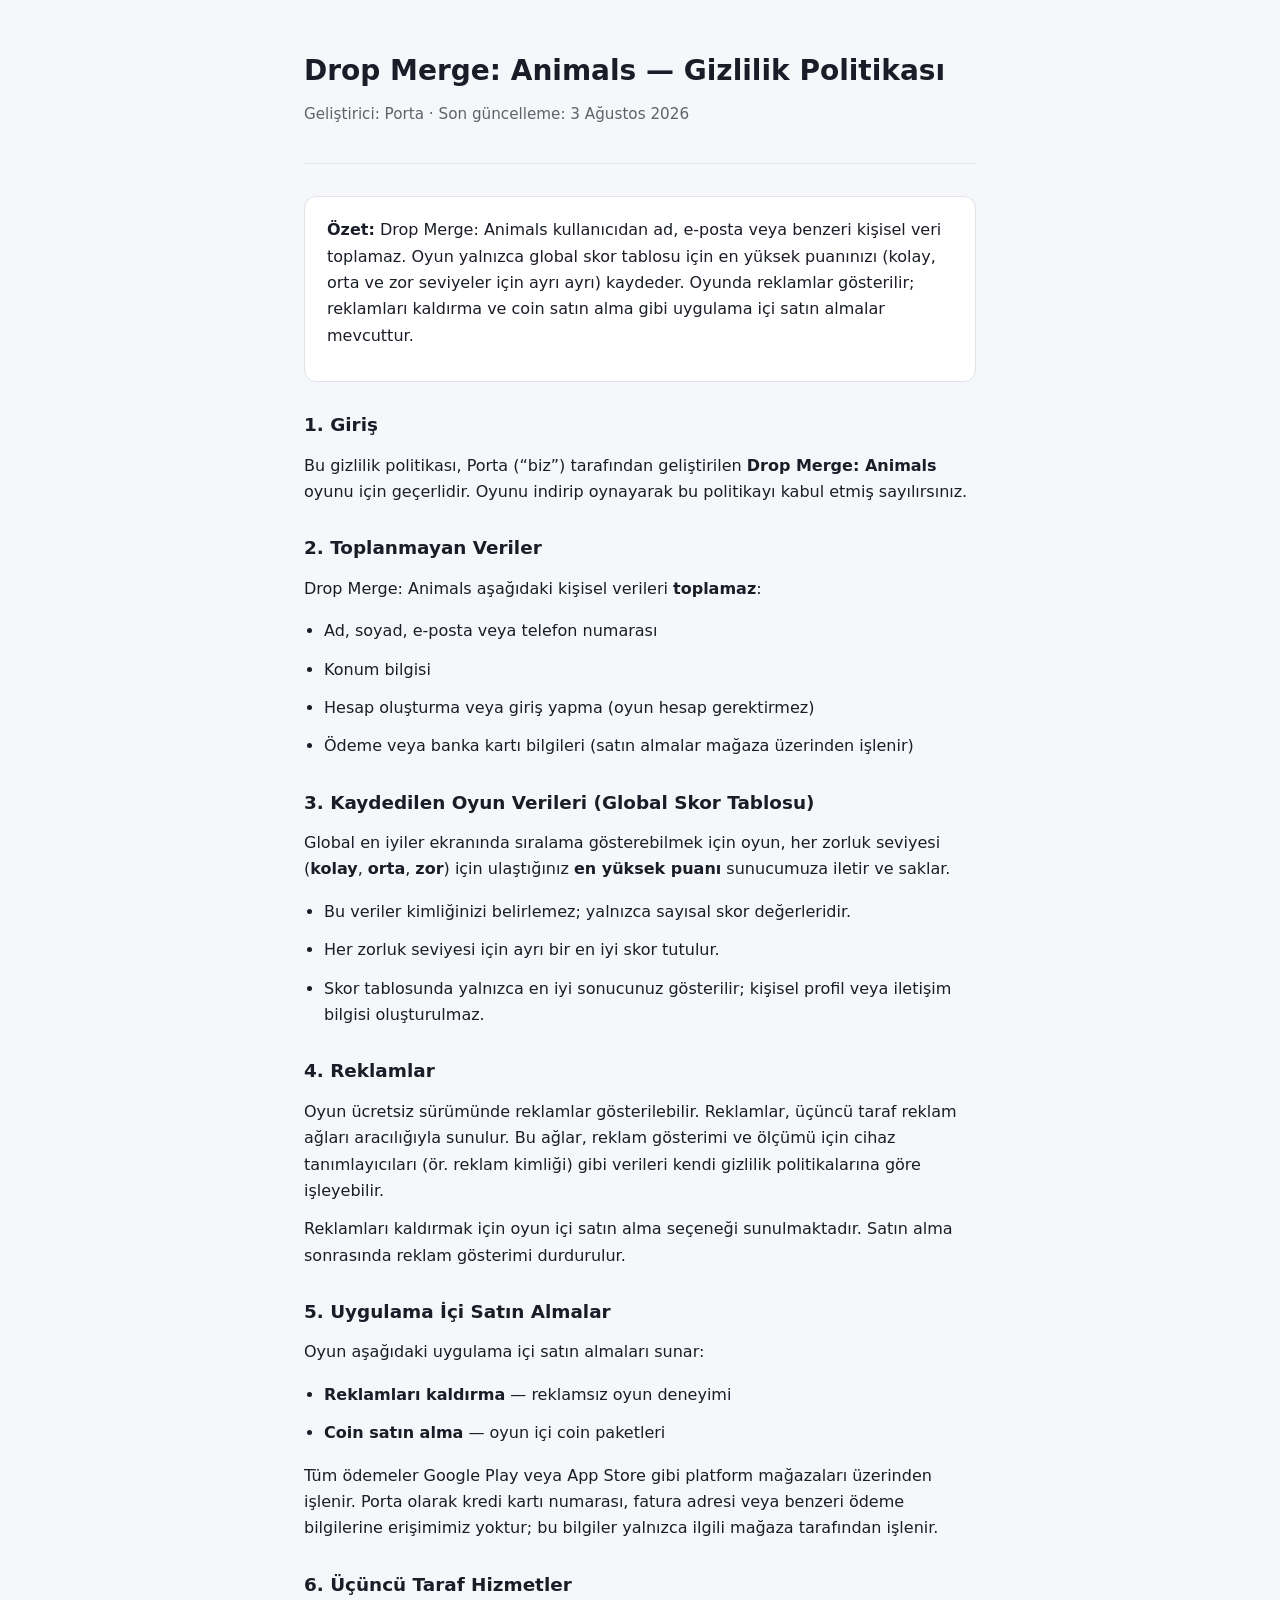
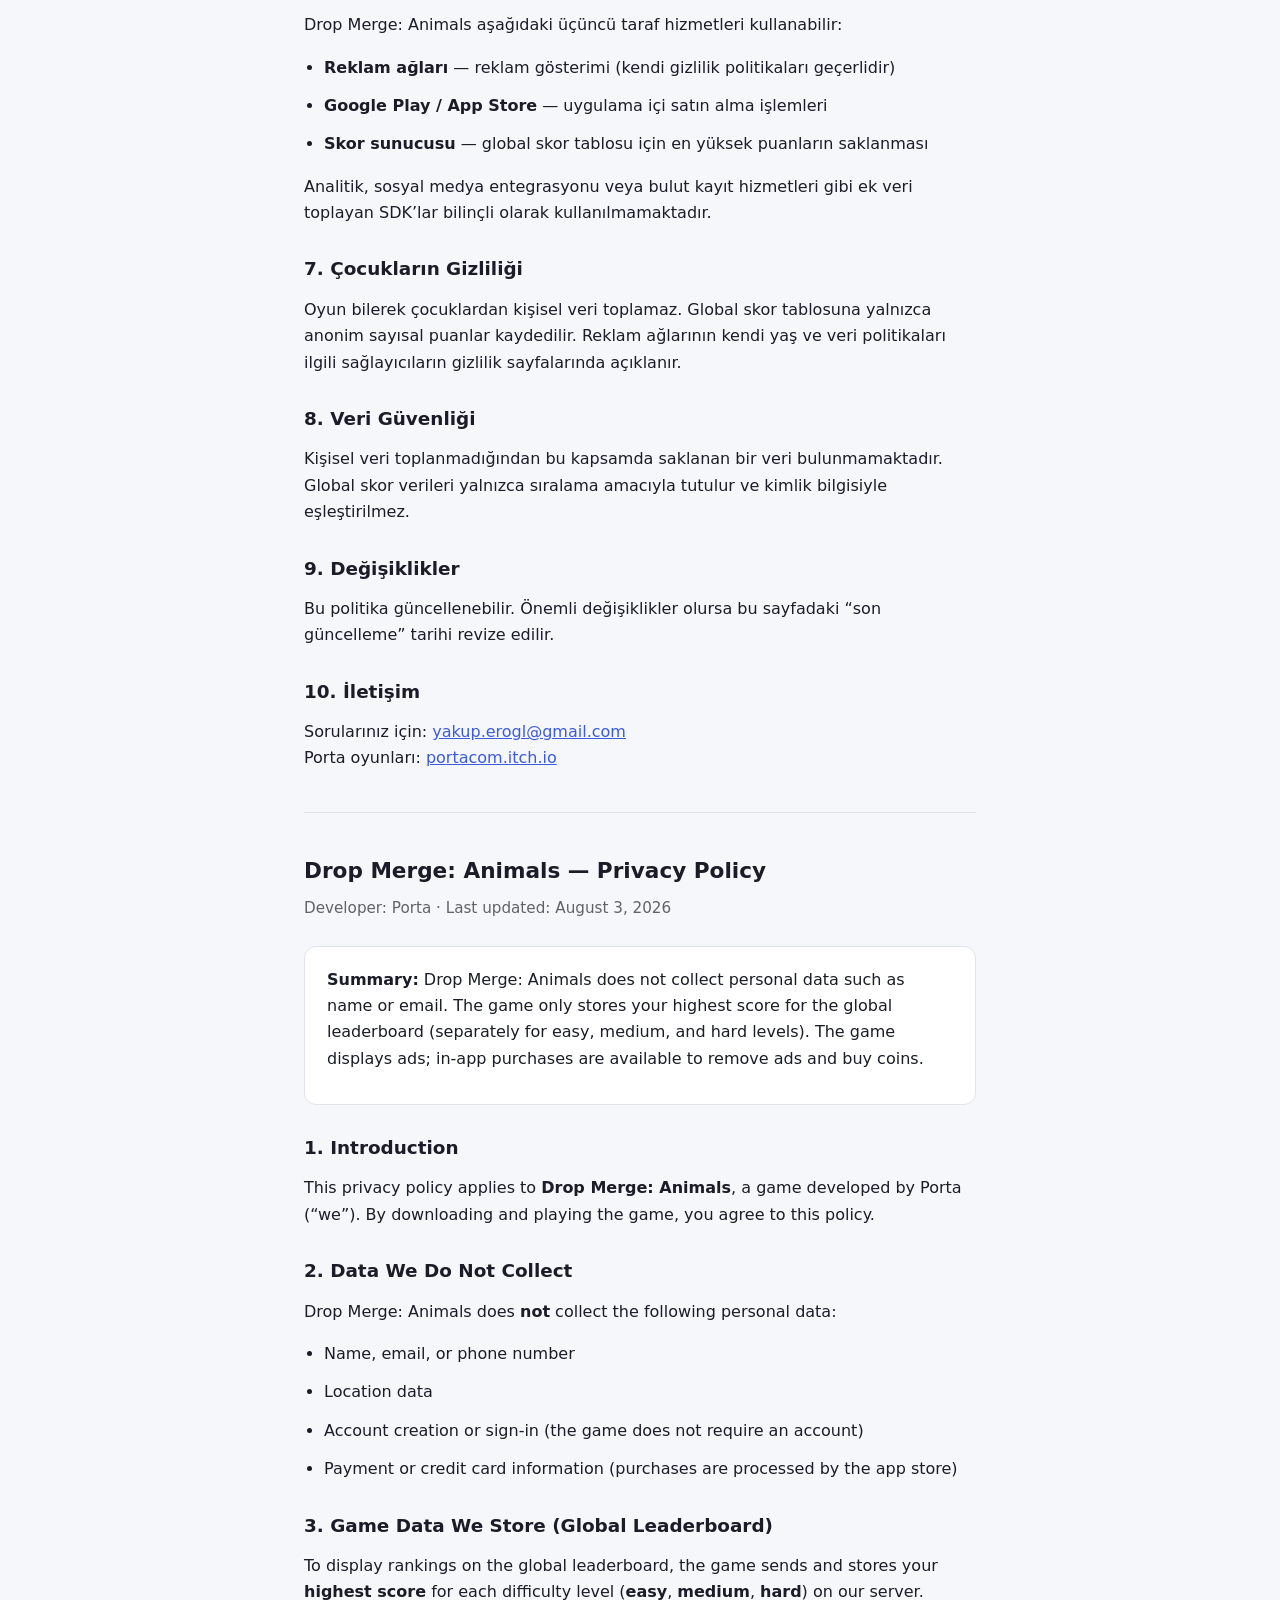
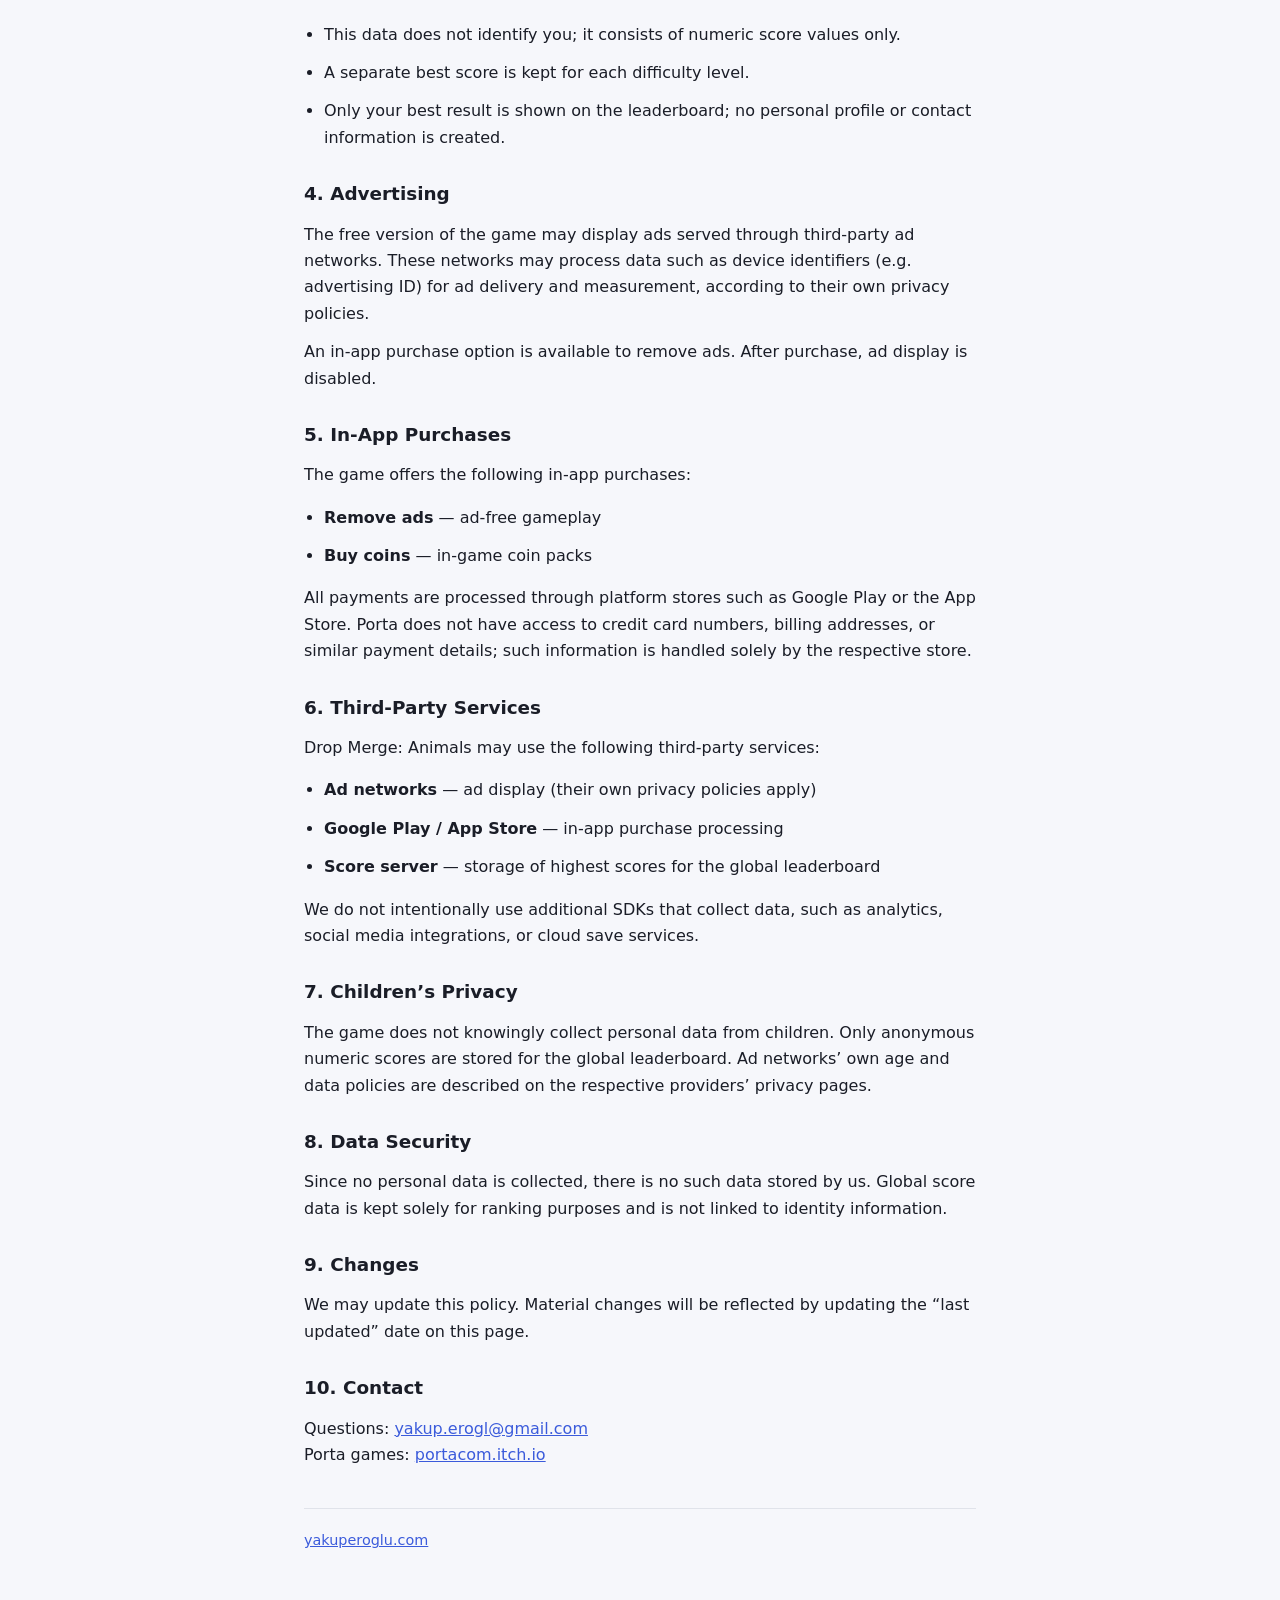
==== porta/drop-merge-animals/privacy-policy.html @ 3f203867 "Add Drop Merge Animals privacy policy page Adds a new bilingual (Turkish/English) privacy policy pag" ====
<!DOCTYPE html>
<html lang="tr">
<head>
    <meta charset="UTF-8" />
    <meta name="viewport" content="width=device-width, initial-scale=1.0" />
    <title>Drop Merge: Animals — Gizlilik Politikası | Porta</title>
    <meta name="description" content="Drop Merge: Animals oyunu gizlilik politikası. Porta tarafından geliştirilen bu oyunda kişisel veri toplanmaz; yalnızca global skor tablosu için en yüksek puanlar kaydedilir." />
    <meta name="robots" content="index, follow" />
    <style>
        :root {
            color-scheme: light dark;
            --bg: #0f1117;
            --surface: #1a1d27;
            --text: #e8eaed;
            --muted: #9aa0a6;
            --accent: #6c8cff;
            --border: #2a2f3a;
        }
        @media (prefers-color-scheme: light) {
            :root {
                --bg: #f6f7fb;
                --surface: #ffffff;
                --text: #1a1d27;
                --muted: #5f6368;
                --accent: #3b5bdb;
                --border: #e0e3ea;
            }
        }
        * { box-sizing: border-box; }
        body {
            margin: 0;
            font-family: system-ui, -apple-system, "Segoe UI", Roboto, sans-serif;
            background: var(--bg);
            color: var(--text);
            line-height: 1.65;
        }
        main {
            max-width: 720px;
            margin: 0 auto;
            padding: 48px 24px 64px;
        }
        header {
            margin-bottom: 32px;
            padding-bottom: 24px;
            border-bottom: 1px solid var(--border);
        }
        h1 {
            margin: 0 0 8px;
            font-size: 1.75rem;
            font-weight: 700;
        }
        .meta {
            color: var(--muted);
            font-size: 0.95rem;
        }
        h2 {
            margin: 28px 0 12px;
            font-size: 1.15rem;
        }
        p, li { margin: 0 0 12px; }
        ul { padding-left: 1.25rem; }
        a { color: var(--accent); }
        .card {
            background: var(--surface);
            border: 1px solid var(--border);
            border-radius: 12px;
            padding: 20px 22px;
            margin: 24px 0;
        }
        footer {
            margin-top: 40px;
            padding-top: 20px;
            border-top: 1px solid var(--border);
            color: var(--muted);
            font-size: 0.9rem;
        }
        hr {
            border: none;
            border-top: 1px solid var(--border);
            margin: 40px 0;
        }
    </style>
</head>
<body>
    <main>
        <header>
            <h1>Drop Merge: Animals — Gizlilik Politikası</h1>
            <p class="meta">Geliştirici: Porta · Son güncelleme: 3 Ağustos 2026</p>
        </header>

        <section lang="tr">
            <div class="card">
                <p><strong>Özet:</strong> Drop Merge: Animals kullanıcıdan ad, e-posta veya benzeri kişisel veri toplamaz. Oyun yalnızca global skor tablosu için en yüksek puanınızı (kolay, orta ve zor seviyeler için ayrı ayrı) kaydeder. Oyunda reklamlar gösterilir; reklamları kaldırma ve coin satın alma gibi uygulama içi satın almalar mevcuttur.</p>
            </div>

            <h2>1. Giriş</h2>
            <p>
                Bu gizlilik politikası, Porta (“biz”) tarafından geliştirilen <strong>Drop Merge: Animals</strong> oyunu
                için geçerlidir. Oyunu indirip oynayarak bu politikayı kabul etmiş sayılırsınız.
            </p>

            <h2>2. Toplanmayan Veriler</h2>
            <p>Drop Merge: Animals aşağıdaki kişisel verileri <strong>toplamaz</strong>:</p>
            <ul>
                <li>Ad, soyad, e-posta veya telefon numarası</li>
                <li>Konum bilgisi</li>
                <li>Hesap oluşturma veya giriş yapma (oyun hesap gerektirmez)</li>
                <li>Ödeme veya banka kartı bilgileri (satın almalar mağaza üzerinden işlenir)</li>
            </ul>

            <h2>3. Kaydedilen Oyun Verileri (Global Skor Tablosu)</h2>
            <p>
                Global en iyiler ekranında sıralama gösterebilmek için oyun, her zorluk seviyesi
                (<strong>kolay</strong>, <strong>orta</strong>, <strong>zor</strong>) için ulaştığınız
                <strong>en yüksek puanı</strong> sunucumuza iletir ve saklar.
            </p>
            <ul>
                <li>Bu veriler kimliğinizi belirlemez; yalnızca sayısal skor değerleridir.</li>
                <li>Her zorluk seviyesi için ayrı bir en iyi skor tutulur.</li>
                <li>Skor tablosunda yalnızca en iyi sonucunuz gösterilir; kişisel profil veya iletişim bilgisi oluşturulmaz.</li>
            </ul>

            <h2>4. Reklamlar</h2>
            <p>
                Oyun ücretsiz sürümünde reklamlar gösterilebilir. Reklamlar, üçüncü taraf reklam
                ağları aracılığıyla sunulur. Bu ağlar, reklam gösterimi ve ölçümü için cihaz tanımlayıcıları
                (ör. reklam kimliği) gibi verileri kendi gizlilik politikalarına göre işleyebilir.
            </p>
            <p>
                Reklamları kaldırmak için oyun içi satın alma seçeneği sunulmaktadır. Satın alma
                sonrasında reklam gösterimi durdurulur.
            </p>

            <h2>5. Uygulama İçi Satın Almalar</h2>
            <p>Oyun aşağıdaki uygulama içi satın almaları sunar:</p>
            <ul>
                <li><strong>Reklamları kaldırma</strong> — reklamsız oyun deneyimi</li>
                <li><strong>Coin satın alma</strong> — oyun içi coin paketleri</li>
            </ul>
            <p>
                Tüm ödemeler Google Play veya App Store gibi platform mağazaları üzerinden işlenir.
                Porta olarak kredi kartı numarası, fatura adresi veya benzeri ödeme bilgilerine erişimimiz yoktur;
                bu bilgiler yalnızca ilgili mağaza tarafından işlenir.
            </p>

            <h2>6. Üçüncü Taraf Hizmetler</h2>
            <p>Drop Merge: Animals aşağıdaki üçüncü taraf hizmetleri kullanabilir:</p>
            <ul>
                <li><strong>Reklam ağları</strong> — reklam gösterimi (kendi gizlilik politikaları geçerlidir)</li>
                <li><strong>Google Play / App Store</strong> — uygulama içi satın alma işlemleri</li>
                <li><strong>Skor sunucusu</strong> — global skor tablosu için en yüksek puanların saklanması</li>
            </ul>
            <p>
                Analitik, sosyal medya entegrasyonu veya bulut kayıt hizmetleri gibi ek veri toplayan
                SDK’lar bilinçli olarak kullanılmamaktadır.
            </p>

            <h2>7. Çocukların Gizliliği</h2>
            <p>
                Oyun bilerek çocuklardan kişisel veri toplamaz. Global skor tablosuna yalnızca
                anonim sayısal puanlar kaydedilir. Reklam ağlarının kendi yaş ve veri politikaları
                ilgili sağlayıcıların gizlilik sayfalarında açıklanır.
            </p>

            <h2>8. Veri Güvenliği</h2>
            <p>
                Kişisel veri toplanmadığından bu kapsamda saklanan bir veri bulunmamaktadır.
                Global skor verileri yalnızca sıralama amacıyla tutulur ve kimlik bilgisiyle
                eşleştirilmez.
            </p>

            <h2>9. Değişiklikler</h2>
            <p>
                Bu politika güncellenebilir. Önemli değişiklikler olursa bu sayfadaki “son güncelleme”
                tarihi revize edilir.
            </p>

            <h2>10. İletişim</h2>
            <p>
                Sorularınız için: <a href="mailto:yakup.erogl@gmail.com">yakup.erogl@gmail.com</a><br />
                Porta oyunları: <a href="https://portacom.itch.io/" target="_blank" rel="noopener">portacom.itch.io</a>
            </p>
        </section>

        <hr />

        <section lang="en">
            <h1 style="font-size:1.35rem;margin-bottom:8px;">Drop Merge: Animals — Privacy Policy</h1>
            <p class="meta">Developer: Porta · Last updated: August 3, 2026</p>

            <div class="card">
                <p><strong>Summary:</strong> Drop Merge: Animals does not collect personal data such as name or email. The game only stores your highest score for the global leaderboard (separately for easy, medium, and hard levels). The game displays ads; in-app purchases are available to remove ads and buy coins.</p>
            </div>

            <h2>1. Introduction</h2>
            <p>
                This privacy policy applies to <strong>Drop Merge: Animals</strong>, a game developed by Porta (“we”).
                By downloading and playing the game, you agree to this policy.
            </p>

            <h2>2. Data We Do Not Collect</h2>
            <p>Drop Merge: Animals does <strong>not</strong> collect the following personal data:</p>
            <ul>
                <li>Name, email, or phone number</li>
                <li>Location data</li>
                <li>Account creation or sign-in (the game does not require an account)</li>
                <li>Payment or credit card information (purchases are processed by the app store)</li>
            </ul>

            <h2>3. Game Data We Store (Global Leaderboard)</h2>
            <p>
                To display rankings on the global leaderboard, the game sends and stores your
                <strong>highest score</strong> for each difficulty level
                (<strong>easy</strong>, <strong>medium</strong>, <strong>hard</strong>) on our server.
            </p>
            <ul>
                <li>This data does not identify you; it consists of numeric score values only.</li>
                <li>A separate best score is kept for each difficulty level.</li>
                <li>Only your best result is shown on the leaderboard; no personal profile or contact information is created.</li>
            </ul>

            <h2>4. Advertising</h2>
            <p>
                The free version of the game may display ads served through third-party ad networks.
                These networks may process data such as device identifiers (e.g. advertising ID)
                for ad delivery and measurement, according to their own privacy policies.
            </p>
            <p>
                An in-app purchase option is available to remove ads. After purchase, ad display is disabled.
            </p>

            <h2>5. In-App Purchases</h2>
            <p>The game offers the following in-app purchases:</p>
            <ul>
                <li><strong>Remove ads</strong> — ad-free gameplay</li>
                <li><strong>Buy coins</strong> — in-game coin packs</li>
            </ul>
            <p>
                All payments are processed through platform stores such as Google Play or the App Store.
                Porta does not have access to credit card numbers, billing addresses, or similar payment details;
                such information is handled solely by the respective store.
            </p>

            <h2>6. Third-Party Services</h2>
            <p>Drop Merge: Animals may use the following third-party services:</p>
            <ul>
                <li><strong>Ad networks</strong> — ad display (their own privacy policies apply)</li>
                <li><strong>Google Play / App Store</strong> — in-app purchase processing</li>
                <li><strong>Score server</strong> — storage of highest scores for the global leaderboard</li>
            </ul>
            <p>
                We do not intentionally use additional SDKs that collect data, such as analytics,
                social media integrations, or cloud save services.
            </p>

            <h2>7. Children’s Privacy</h2>
            <p>
                The game does not knowingly collect personal data from children. Only anonymous numeric
                scores are stored for the global leaderboard. Ad networks’ own age and data policies
                are described on the respective providers’ privacy pages.
            </p>

            <h2>8. Data Security</h2>
            <p>
                Since no personal data is collected, there is no such data stored by us.
                Global score data is kept solely for ranking purposes and is not linked to identity information.
            </p>

            <h2>9. Changes</h2>
            <p>
                We may update this policy. Material changes will be reflected by updating the
                “last updated” date on this page.
            </p>

            <h2>10. Contact</h2>
            <p>
                Questions: <a href="mailto:yakup.erogl@gmail.com">yakup.erogl@gmail.com</a><br />
                Porta games: <a href="https://portacom.itch.io/" target="_blank" rel="noopener">portacom.itch.io</a>
            </p>
        </section>

        <footer>
            <a href="https://yakuperoglu.com/">yakuperoglu.com</a>
        </footer>
    </main>
</body>
</html>
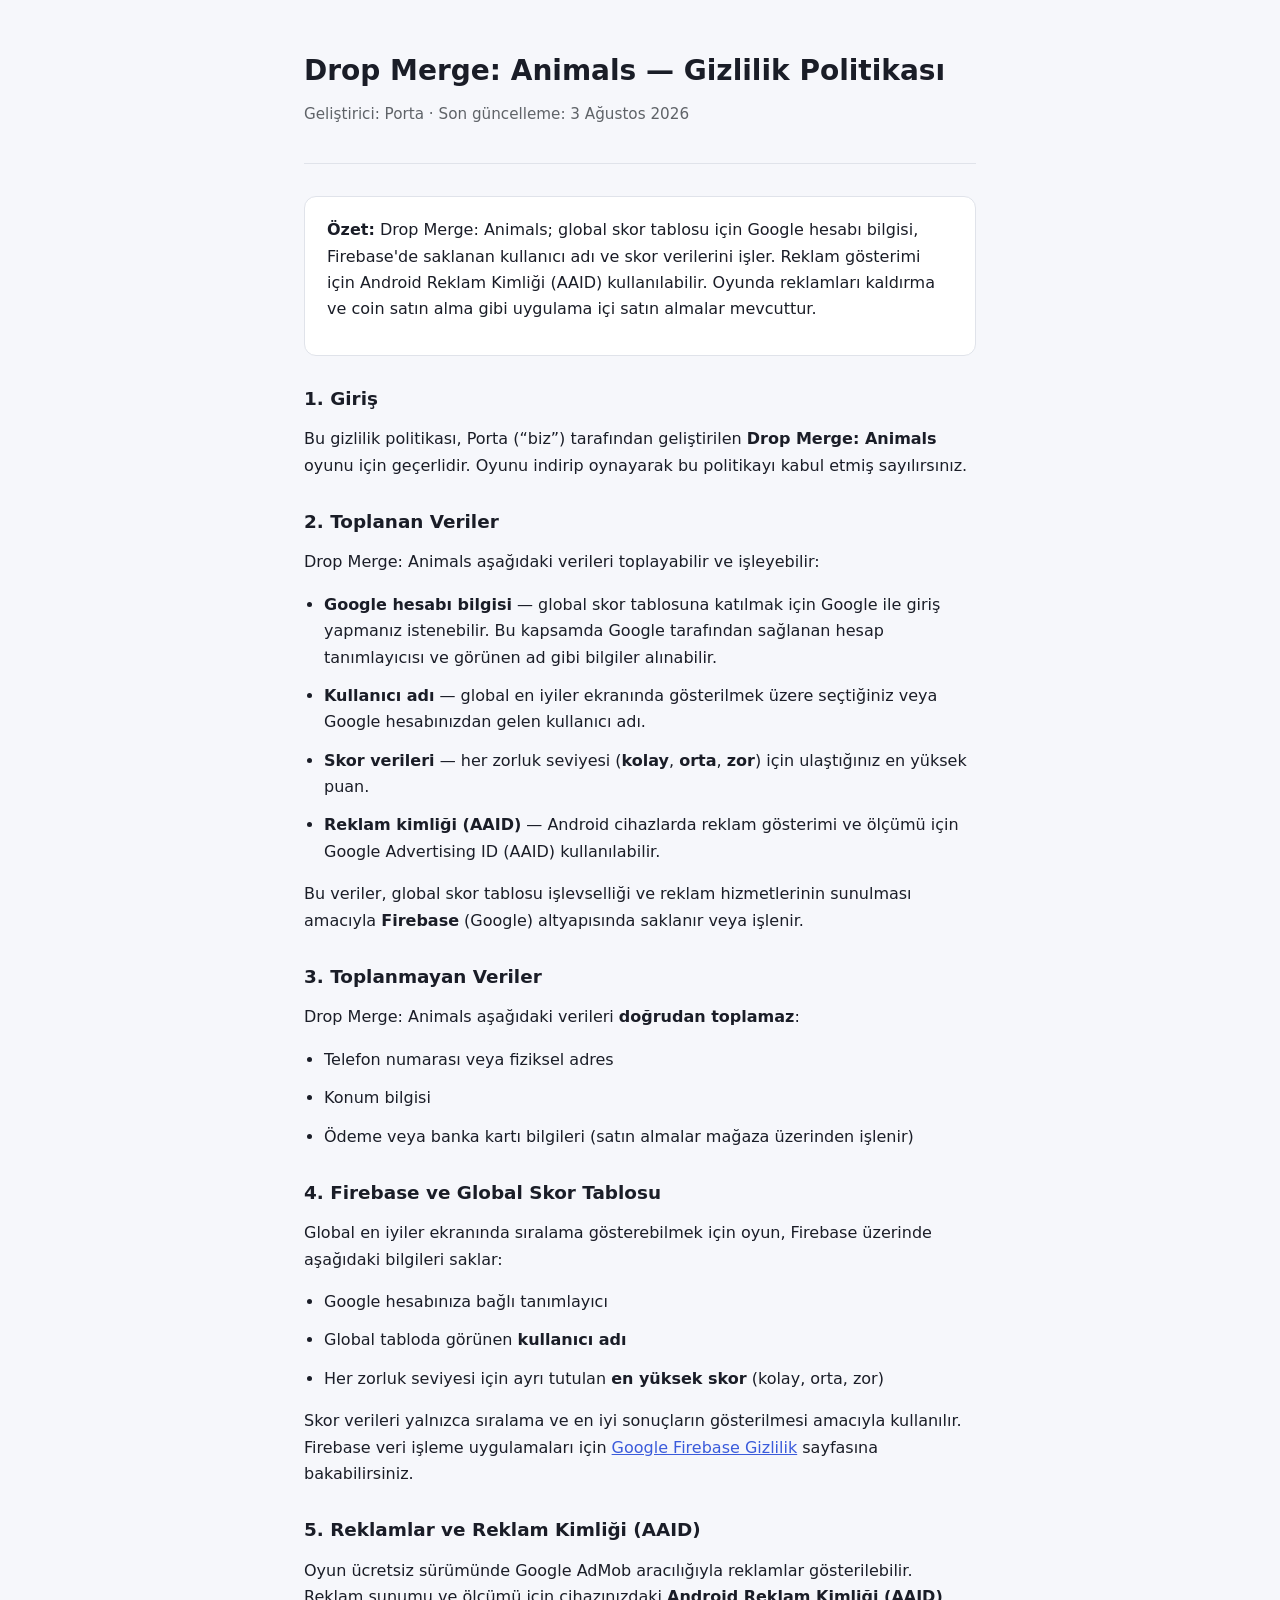
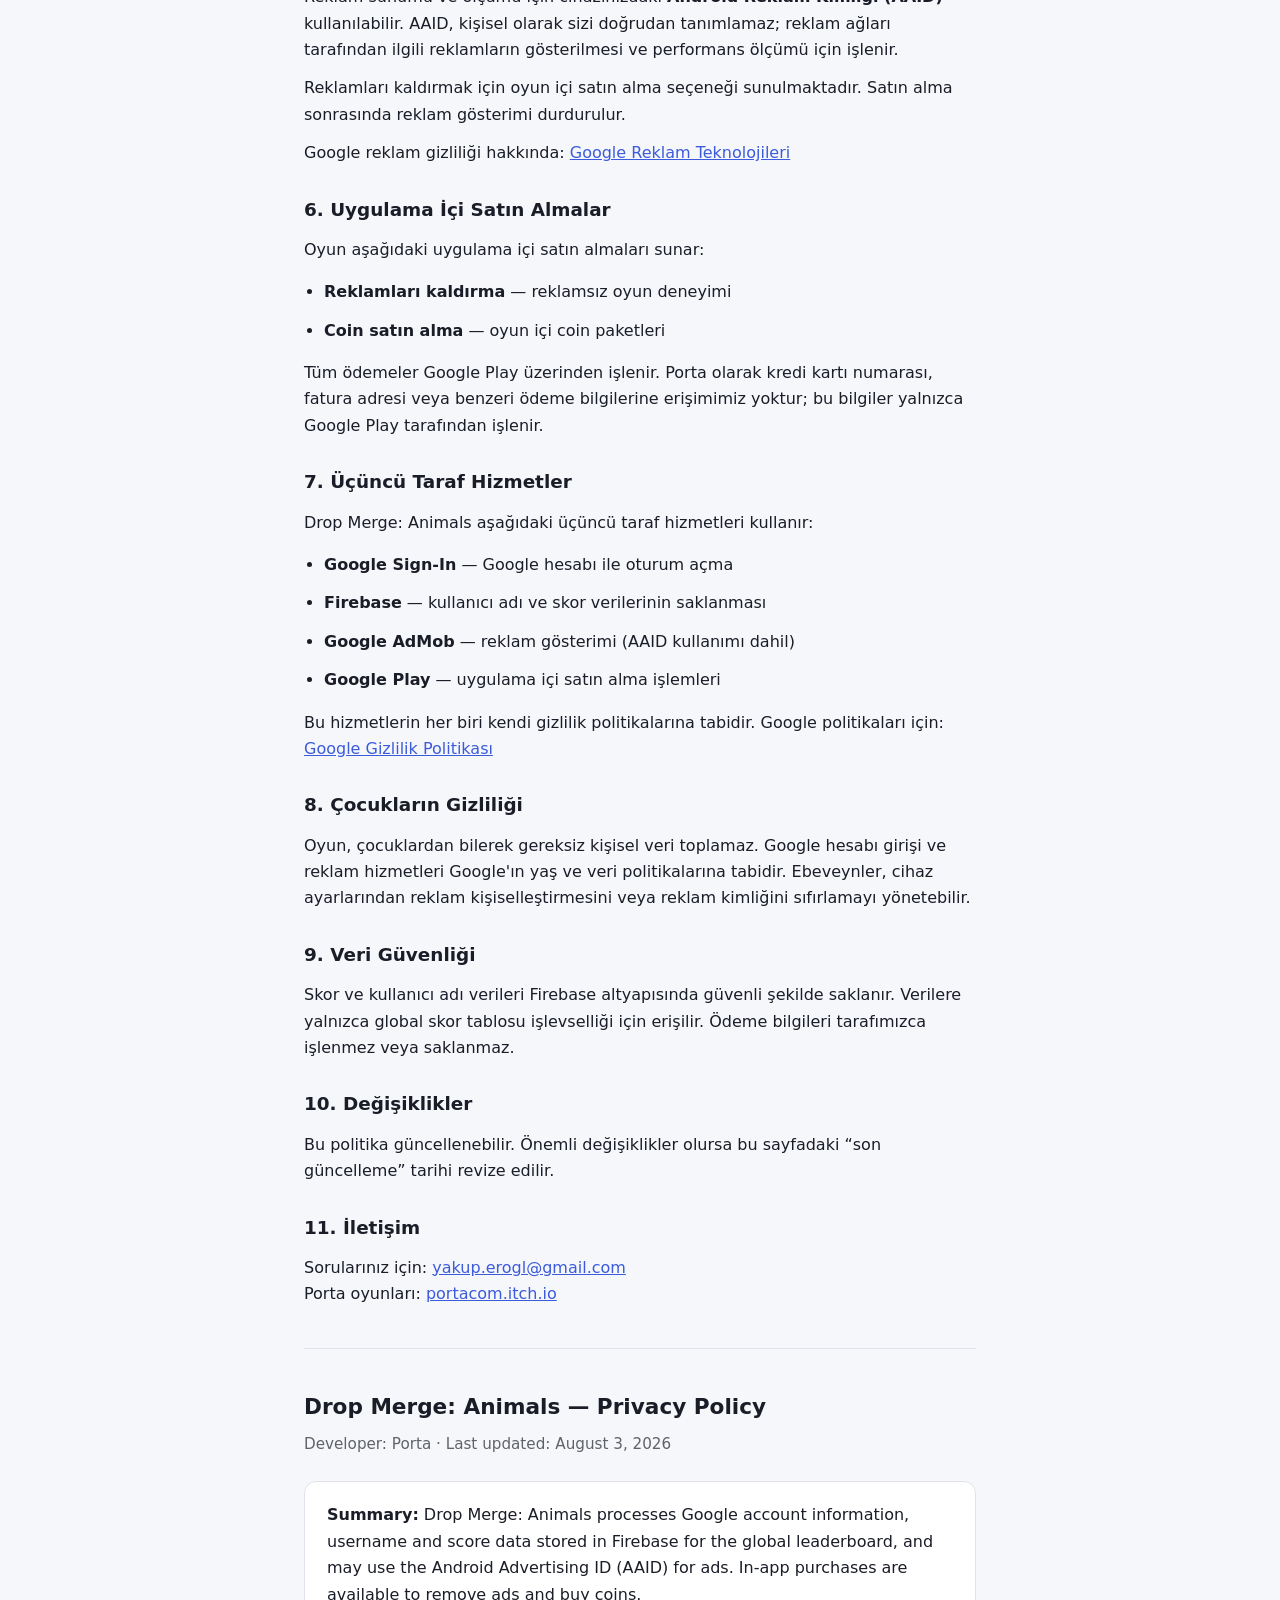
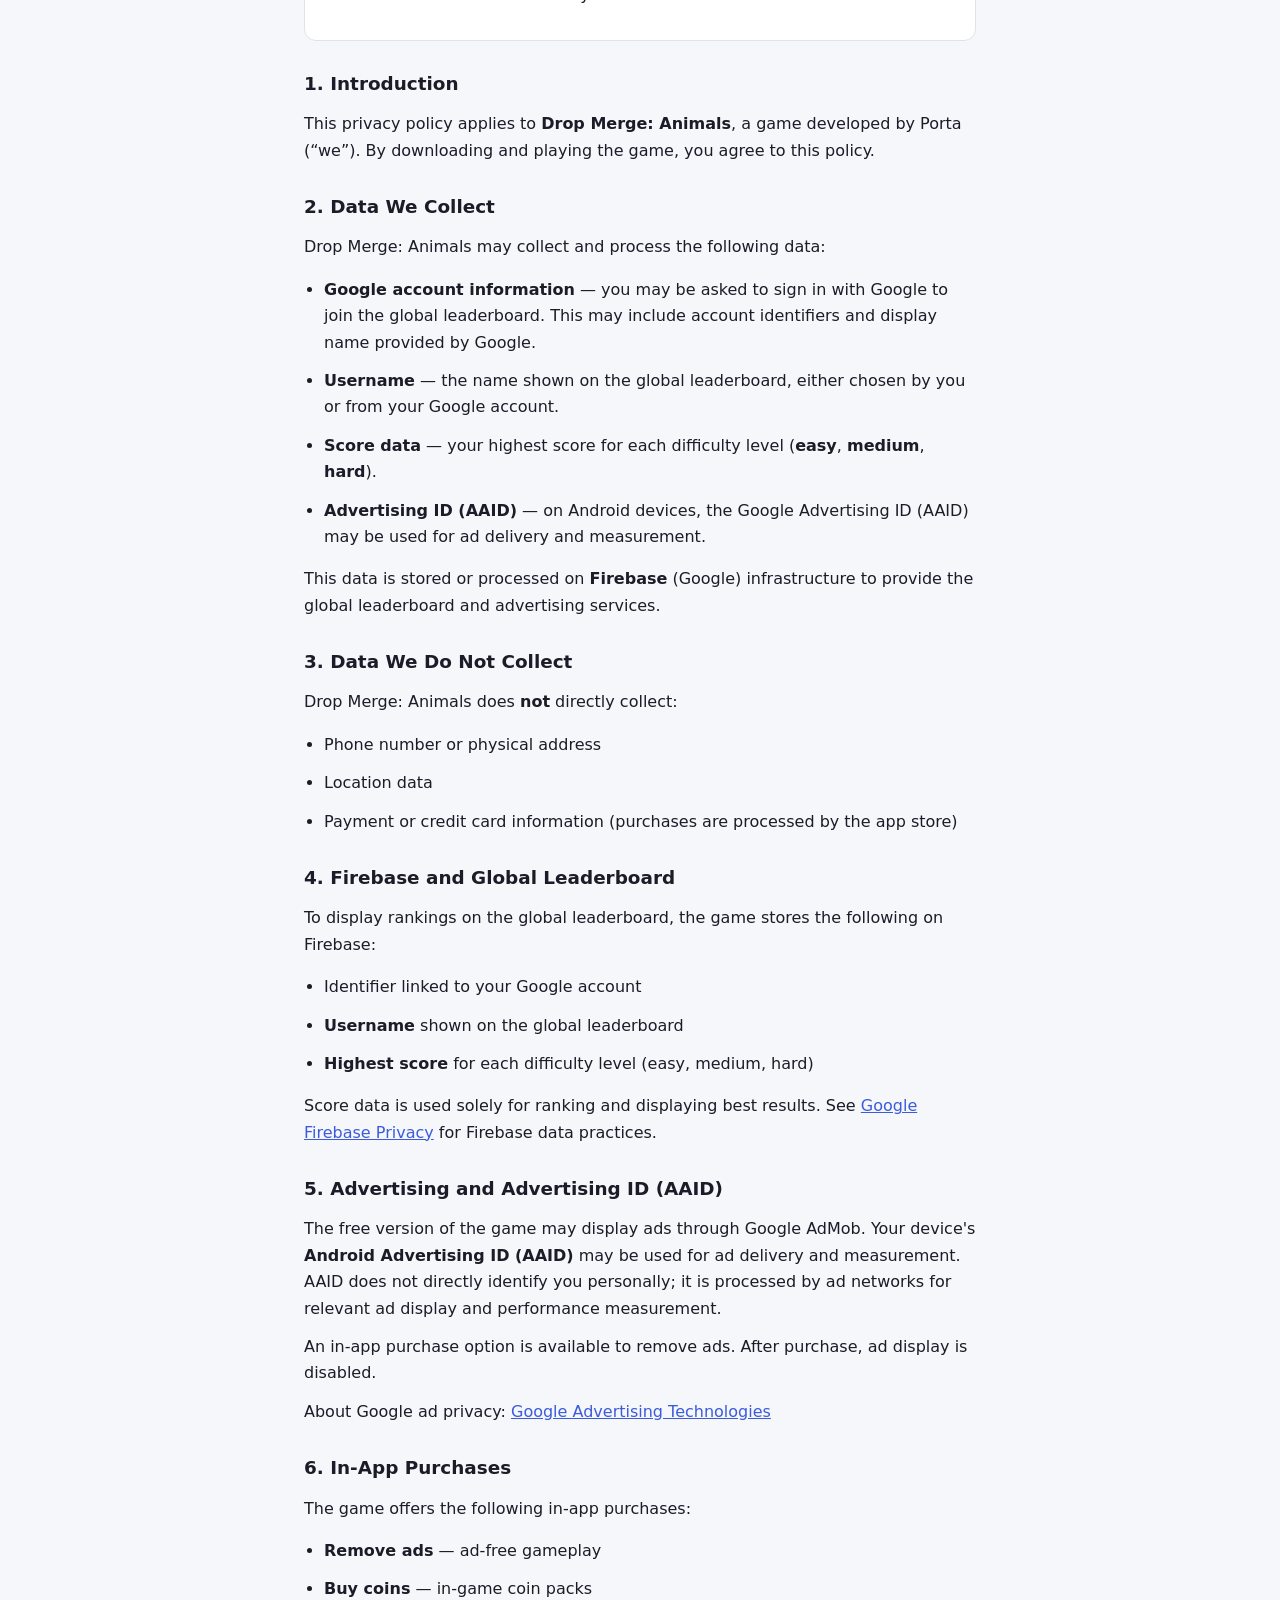
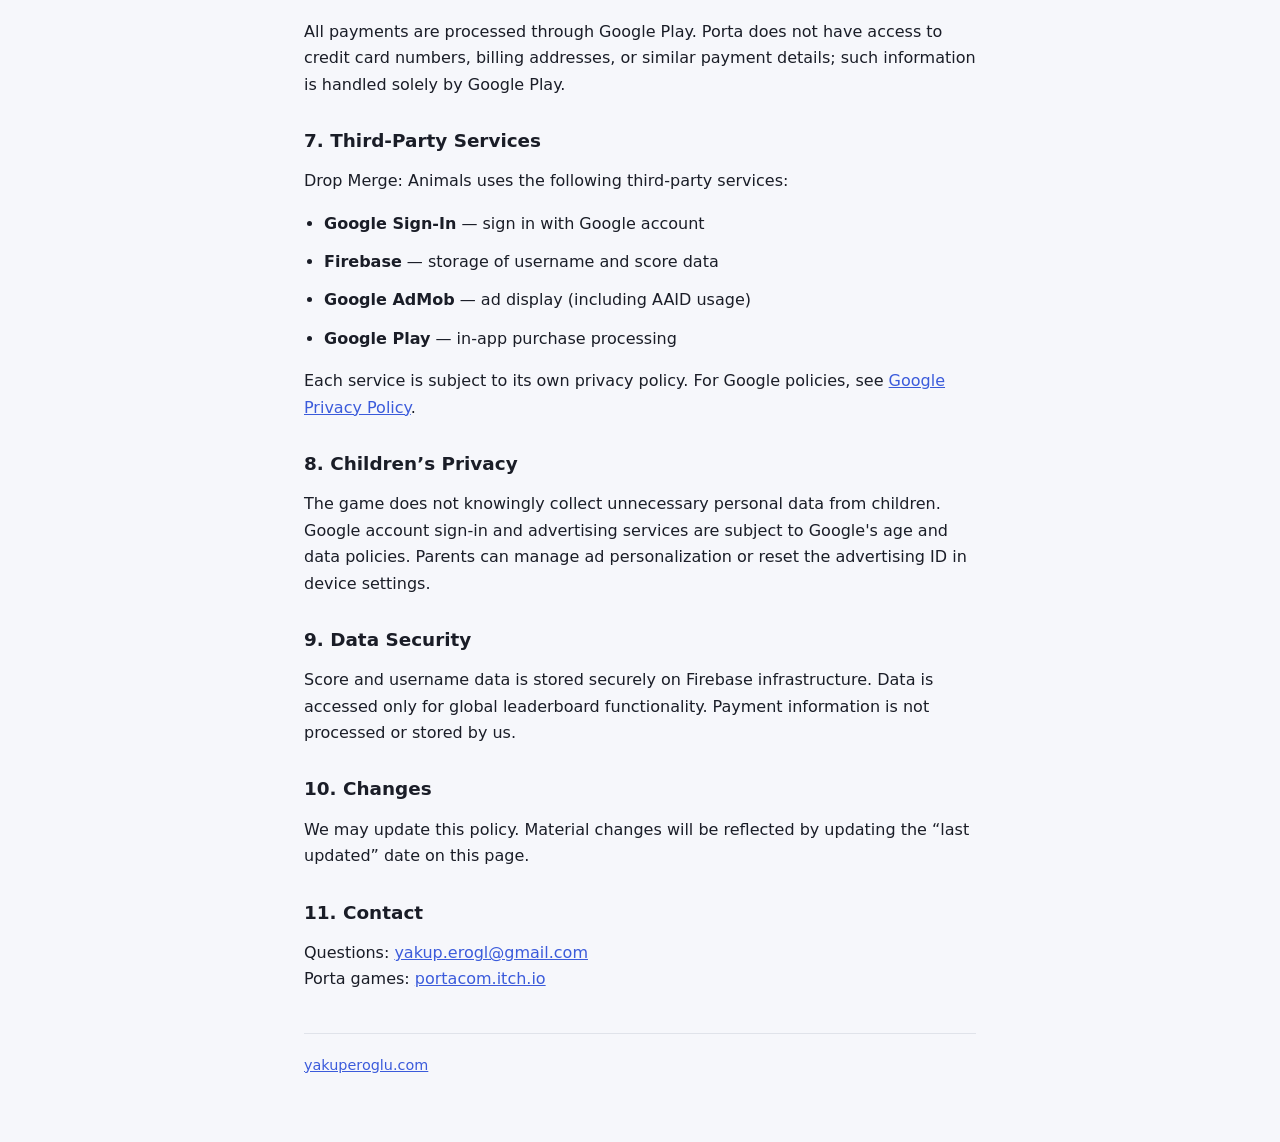
==== commit ef1ab042: "Add app-ads and expand privacy disclosures Adds `app-ads.txt` with the Google publisher declaration " ====
--- a/porta/drop-merge-animals/privacy-policy.html
+++ b/porta/drop-merge-animals/privacy-policy.html
@@ -4,7 +4,7 @@
     <meta charset="UTF-8" />
     <meta name="viewport" content="width=device-width, initial-scale=1.0" />
     <title>Drop Merge: Animals — Gizlilik Politikası | Porta</title>
-    <meta name="description" content="Drop Merge: Animals oyunu gizlilik politikası. Porta tarafından geliştirilen bu oyunda kişisel veri toplanmaz; yalnızca global skor tablosu için en yüksek puanlar kaydedilir." />
+    <meta name="description" content="Drop Merge: Animals oyunu gizlilik politikası. Google hesabı, reklam kimliği (AAID), Firebase'de saklanan kullanıcı adı ve skor bilgileri açıklanır." />
     <meta name="robots" content="index, follow" />
     <style>
         :root {
@@ -90,7 +90,7 @@
 
         <section lang="tr">
             <div class="card">
-                <p><strong>Özet:</strong> Drop Merge: Animals kullanıcıdan ad, e-posta veya benzeri kişisel veri toplamaz. Oyun yalnızca global skor tablosu için en yüksek puanınızı (kolay, orta ve zor seviyeler için ayrı ayrı) kaydeder. Oyunda reklamlar gösterilir; reklamları kaldırma ve coin satın alma gibi uygulama içi satın almalar mevcuttur.</p>
+                <p><strong>Özet:</strong> Drop Merge: Animals; global skor tablosu için Google hesabı bilgisi, Firebase'de saklanan kullanıcı adı ve skor verilerini işler. Reklam gösterimi için Android Reklam Kimliği (AAID) kullanılabilir. Oyunda reklamları kaldırma ve coin satın alma gibi uygulama içi satın almalar mevcuttur.</p>
             </div>
 
             <h2>1. Giriş</h2>
@@ -99,83 +99,107 @@
                 için geçerlidir. Oyunu indirip oynayarak bu politikayı kabul etmiş sayılırsınız.
             </p>
 
-            <h2>2. Toplanmayan Veriler</h2>
-            <p>Drop Merge: Animals aşağıdaki kişisel verileri <strong>toplamaz</strong>:</p>
-            <ul>
-                <li>Ad, soyad, e-posta veya telefon numarası</li>
+            <h2>2. Toplanan Veriler</h2>
+            <p>Drop Merge: Animals aşağıdaki verileri toplayabilir ve işleyebilir:</p>
+            <ul>
+                <li><strong>Google hesabı bilgisi</strong> — global skor tablosuna katılmak için Google ile giriş yapmanız istenebilir. Bu kapsamda Google tarafından sağlanan hesap tanımlayıcısı ve görünen ad gibi bilgiler alınabilir.</li>
+                <li><strong>Kullanıcı adı</strong> — global en iyiler ekranında gösterilmek üzere seçtiğiniz veya Google hesabınızdan gelen kullanıcı adı.</li>
+                <li><strong>Skor verileri</strong> — her zorluk seviyesi (<strong>kolay</strong>, <strong>orta</strong>, <strong>zor</strong>) için ulaştığınız en yüksek puan.</li>
+                <li><strong>Reklam kimliği (AAID)</strong> — Android cihazlarda reklam gösterimi ve ölçümü için Google Advertising ID (AAID) kullanılabilir.</li>
+            </ul>
+            <p>
+                Bu veriler, global skor tablosu işlevselliği ve reklam hizmetlerinin sunulması amacıyla
+                <strong>Firebase</strong> (Google) altyapısında saklanır veya işlenir.
+            </p>
+
+            <h2>3. Toplanmayan Veriler</h2>
+            <p>Drop Merge: Animals aşağıdaki verileri <strong>doğrudan toplamaz</strong>:</p>
+            <ul>
+                <li>Telefon numarası veya fiziksel adres</li>
                 <li>Konum bilgisi</li>
-                <li>Hesap oluşturma veya giriş yapma (oyun hesap gerektirmez)</li>
                 <li>Ödeme veya banka kartı bilgileri (satın almalar mağaza üzerinden işlenir)</li>
             </ul>
 
-            <h2>3. Kaydedilen Oyun Verileri (Global Skor Tablosu)</h2>
-            <p>
-                Global en iyiler ekranında sıralama gösterebilmek için oyun, her zorluk seviyesi
-                (<strong>kolay</strong>, <strong>orta</strong>, <strong>zor</strong>) için ulaştığınız
-                <strong>en yüksek puanı</strong> sunucumuza iletir ve saklar.
-            </p>
-            <ul>
-                <li>Bu veriler kimliğinizi belirlemez; yalnızca sayısal skor değerleridir.</li>
-                <li>Her zorluk seviyesi için ayrı bir en iyi skor tutulur.</li>
-                <li>Skor tablosunda yalnızca en iyi sonucunuz gösterilir; kişisel profil veya iletişim bilgisi oluşturulmaz.</li>
-            </ul>
-
-            <h2>4. Reklamlar</h2>
-            <p>
-                Oyun ücretsiz sürümünde reklamlar gösterilebilir. Reklamlar, üçüncü taraf reklam
-                ağları aracılığıyla sunulur. Bu ağlar, reklam gösterimi ve ölçümü için cihaz tanımlayıcıları
-                (ör. reklam kimliği) gibi verileri kendi gizlilik politikalarına göre işleyebilir.
+            <h2>4. Firebase ve Global Skor Tablosu</h2>
+            <p>
+                Global en iyiler ekranında sıralama gösterebilmek için oyun, Firebase üzerinde
+                aşağıdaki bilgileri saklar:
+            </p>
+            <ul>
+                <li>Google hesabınıza bağlı tanımlayıcı</li>
+                <li>Global tabloda görünen <strong>kullanıcı adı</strong></li>
+                <li>Her zorluk seviyesi için ayrı tutulan <strong>en yüksek skor</strong> (kolay, orta, zor)</li>
+            </ul>
+            <p>
+                Skor verileri yalnızca sıralama ve en iyi sonuçların gösterilmesi amacıyla kullanılır.
+                Firebase veri işleme uygulamaları için
+                <a href="https://firebase.google.com/support/privacy" target="_blank" rel="noopener">Google Firebase Gizlilik</a>
+                sayfasına bakabilirsiniz.
+            </p>
+
+            <h2>5. Reklamlar ve Reklam Kimliği (AAID)</h2>
+            <p>
+                Oyun ücretsiz sürümünde Google AdMob aracılığıyla reklamlar gösterilebilir.
+                Reklam sunumu ve ölçümü için cihazınızdaki <strong>Android Reklam Kimliği (AAID)</strong>
+                kullanılabilir. AAID, kişisel olarak sizi doğrudan tanımlamaz; reklam ağları tarafından
+                ilgili reklamların gösterilmesi ve performans ölçümü için işlenir.
             </p>
             <p>
                 Reklamları kaldırmak için oyun içi satın alma seçeneği sunulmaktadır. Satın alma
                 sonrasında reklam gösterimi durdurulur.
             </p>
-
-            <h2>5. Uygulama İçi Satın Almalar</h2>
+            <p>
+                Google reklam gizliliği hakkında:
+                <a href="https://policies.google.com/technologies/ads" target="_blank" rel="noopener">Google Reklam Teknolojileri</a>
+            </p>
+
+            <h2>6. Uygulama İçi Satın Almalar</h2>
             <p>Oyun aşağıdaki uygulama içi satın almaları sunar:</p>
             <ul>
                 <li><strong>Reklamları kaldırma</strong> — reklamsız oyun deneyimi</li>
                 <li><strong>Coin satın alma</strong> — oyun içi coin paketleri</li>
             </ul>
             <p>
-                Tüm ödemeler Google Play veya App Store gibi platform mağazaları üzerinden işlenir.
-                Porta olarak kredi kartı numarası, fatura adresi veya benzeri ödeme bilgilerine erişimimiz yoktur;
-                bu bilgiler yalnızca ilgili mağaza tarafından işlenir.
-            </p>
-
-            <h2>6. Üçüncü Taraf Hizmetler</h2>
-            <p>Drop Merge: Animals aşağıdaki üçüncü taraf hizmetleri kullanabilir:</p>
-            <ul>
-                <li><strong>Reklam ağları</strong> — reklam gösterimi (kendi gizlilik politikaları geçerlidir)</li>
-                <li><strong>Google Play / App Store</strong> — uygulama içi satın alma işlemleri</li>
-                <li><strong>Skor sunucusu</strong> — global skor tablosu için en yüksek puanların saklanması</li>
-            </ul>
-            <p>
-                Analitik, sosyal medya entegrasyonu veya bulut kayıt hizmetleri gibi ek veri toplayan
-                SDK’lar bilinçli olarak kullanılmamaktadır.
-            </p>
-
-            <h2>7. Çocukların Gizliliği</h2>
-            <p>
-                Oyun bilerek çocuklardan kişisel veri toplamaz. Global skor tablosuna yalnızca
-                anonim sayısal puanlar kaydedilir. Reklam ağlarının kendi yaş ve veri politikaları
-                ilgili sağlayıcıların gizlilik sayfalarında açıklanır.
-            </p>
-
-            <h2>8. Veri Güvenliği</h2>
-            <p>
-                Kişisel veri toplanmadığından bu kapsamda saklanan bir veri bulunmamaktadır.
-                Global skor verileri yalnızca sıralama amacıyla tutulur ve kimlik bilgisiyle
-                eşleştirilmez.
-            </p>
-
-            <h2>9. Değişiklikler</h2>
+                Tüm ödemeler Google Play üzerinden işlenir. Porta olarak kredi kartı numarası,
+                fatura adresi veya benzeri ödeme bilgilerine erişimimiz yoktur; bu bilgiler yalnızca
+                Google Play tarafından işlenir.
+            </p>
+
+            <h2>7. Üçüncü Taraf Hizmetler</h2>
+            <p>Drop Merge: Animals aşağıdaki üçüncü taraf hizmetleri kullanır:</p>
+            <ul>
+                <li><strong>Google Sign-In</strong> — Google hesabı ile oturum açma</li>
+                <li><strong>Firebase</strong> — kullanıcı adı ve skor verilerinin saklanması</li>
+                <li><strong>Google AdMob</strong> — reklam gösterimi (AAID kullanımı dahil)</li>
+                <li><strong>Google Play</strong> — uygulama içi satın alma işlemleri</li>
+            </ul>
+            <p>
+                Bu hizmetlerin her biri kendi gizlilik politikalarına tabidir. Google politikaları için:
+                <a href="https://policies.google.com/privacy" target="_blank" rel="noopener">Google Gizlilik Politikası</a>
+            </p>
+
+            <h2>8. Çocukların Gizliliği</h2>
+            <p>
+                Oyun, çocuklardan bilerek gereksiz kişisel veri toplamaz. Google hesabı girişi ve
+                reklam hizmetleri Google'ın yaş ve veri politikalarına tabidir. Ebeveynler,
+                cihaz ayarlarından reklam kişiselleştirmesini veya reklam kimliğini sıfırlamayı
+                yönetebilir.
+            </p>
+
+            <h2>9. Veri Güvenliği</h2>
+            <p>
+                Skor ve kullanıcı adı verileri Firebase altyapısında güvenli şekilde saklanır.
+                Verilere yalnızca global skor tablosu işlevselliği için erişilir. Ödeme bilgileri
+                tarafımızca işlenmez veya saklanmaz.
+            </p>
+
+            <h2>10. Değişiklikler</h2>
             <p>
                 Bu politika güncellenebilir. Önemli değişiklikler olursa bu sayfadaki “son güncelleme”
                 tarihi revize edilir.
             </p>
 
-            <h2>10. İletişim</h2>
+            <h2>11. İletişim</h2>
             <p>
                 Sorularınız için: <a href="mailto:yakup.erogl@gmail.com">yakup.erogl@gmail.com</a><br />
                 Porta oyunları: <a href="https://portacom.itch.io/" target="_blank" rel="noopener">portacom.itch.io</a>
@@ -189,7 +213,7 @@
             <p class="meta">Developer: Porta · Last updated: August 3, 2026</p>
 
             <div class="card">
-                <p><strong>Summary:</strong> Drop Merge: Animals does not collect personal data such as name or email. The game only stores your highest score for the global leaderboard (separately for easy, medium, and hard levels). The game displays ads; in-app purchases are available to remove ads and buy coins.</p>
+                <p><strong>Summary:</strong> Drop Merge: Animals processes Google account information, username and score data stored in Firebase for the global leaderboard, and may use the Android Advertising ID (AAID) for ads. In-app purchases are available to remove ads and buy coins.</p>
             </div>
 
             <h2>1. Introduction</h2>
@@ -198,81 +222,102 @@
                 By downloading and playing the game, you agree to this policy.
             </p>
 
-            <h2>2. Data We Do Not Collect</h2>
-            <p>Drop Merge: Animals does <strong>not</strong> collect the following personal data:</p>
-            <ul>
-                <li>Name, email, or phone number</li>
+            <h2>2. Data We Collect</h2>
+            <p>Drop Merge: Animals may collect and process the following data:</p>
+            <ul>
+                <li><strong>Google account information</strong> — you may be asked to sign in with Google to join the global leaderboard. This may include account identifiers and display name provided by Google.</li>
+                <li><strong>Username</strong> — the name shown on the global leaderboard, either chosen by you or from your Google account.</li>
+                <li><strong>Score data</strong> — your highest score for each difficulty level (<strong>easy</strong>, <strong>medium</strong>, <strong>hard</strong>).</li>
+                <li><strong>Advertising ID (AAID)</strong> — on Android devices, the Google Advertising ID (AAID) may be used for ad delivery and measurement.</li>
+            </ul>
+            <p>
+                This data is stored or processed on <strong>Firebase</strong> (Google) infrastructure
+                to provide the global leaderboard and advertising services.
+            </p>
+
+            <h2>3. Data We Do Not Collect</h2>
+            <p>Drop Merge: Animals does <strong>not</strong> directly collect:</p>
+            <ul>
+                <li>Phone number or physical address</li>
                 <li>Location data</li>
-                <li>Account creation or sign-in (the game does not require an account)</li>
                 <li>Payment or credit card information (purchases are processed by the app store)</li>
             </ul>
 
-            <h2>3. Game Data We Store (Global Leaderboard)</h2>
-            <p>
-                To display rankings on the global leaderboard, the game sends and stores your
-                <strong>highest score</strong> for each difficulty level
-                (<strong>easy</strong>, <strong>medium</strong>, <strong>hard</strong>) on our server.
-            </p>
-            <ul>
-                <li>This data does not identify you; it consists of numeric score values only.</li>
-                <li>A separate best score is kept for each difficulty level.</li>
-                <li>Only your best result is shown on the leaderboard; no personal profile or contact information is created.</li>
-            </ul>
-
-            <h2>4. Advertising</h2>
-            <p>
-                The free version of the game may display ads served through third-party ad networks.
-                These networks may process data such as device identifiers (e.g. advertising ID)
-                for ad delivery and measurement, according to their own privacy policies.
+            <h2>4. Firebase and Global Leaderboard</h2>
+            <p>
+                To display rankings on the global leaderboard, the game stores the following on Firebase:
+            </p>
+            <ul>
+                <li>Identifier linked to your Google account</li>
+                <li><strong>Username</strong> shown on the global leaderboard</li>
+                <li><strong>Highest score</strong> for each difficulty level (easy, medium, hard)</li>
+            </ul>
+            <p>
+                Score data is used solely for ranking and displaying best results.
+                See <a href="https://firebase.google.com/support/privacy" target="_blank" rel="noopener">Google Firebase Privacy</a>
+                for Firebase data practices.
+            </p>
+
+            <h2>5. Advertising and Advertising ID (AAID)</h2>
+            <p>
+                The free version of the game may display ads through Google AdMob. Your device's
+                <strong>Android Advertising ID (AAID)</strong> may be used for ad delivery and measurement.
+                AAID does not directly identify you personally; it is processed by ad networks for
+                relevant ad display and performance measurement.
             </p>
             <p>
                 An in-app purchase option is available to remove ads. After purchase, ad display is disabled.
             </p>
-
-            <h2>5. In-App Purchases</h2>
+            <p>
+                About Google ad privacy:
+                <a href="https://policies.google.com/technologies/ads" target="_blank" rel="noopener">Google Advertising Technologies</a>
+            </p>
+
+            <h2>6. In-App Purchases</h2>
             <p>The game offers the following in-app purchases:</p>
             <ul>
                 <li><strong>Remove ads</strong> — ad-free gameplay</li>
                 <li><strong>Buy coins</strong> — in-game coin packs</li>
             </ul>
             <p>
-                All payments are processed through platform stores such as Google Play or the App Store.
-                Porta does not have access to credit card numbers, billing addresses, or similar payment details;
-                such information is handled solely by the respective store.
-            </p>
-
-            <h2>6. Third-Party Services</h2>
-            <p>Drop Merge: Animals may use the following third-party services:</p>
-            <ul>
-                <li><strong>Ad networks</strong> — ad display (their own privacy policies apply)</li>
-                <li><strong>Google Play / App Store</strong> — in-app purchase processing</li>
-                <li><strong>Score server</strong> — storage of highest scores for the global leaderboard</li>
-            </ul>
-            <p>
-                We do not intentionally use additional SDKs that collect data, such as analytics,
-                social media integrations, or cloud save services.
-            </p>
-
-            <h2>7. Children’s Privacy</h2>
-            <p>
-                The game does not knowingly collect personal data from children. Only anonymous numeric
-                scores are stored for the global leaderboard. Ad networks’ own age and data policies
-                are described on the respective providers’ privacy pages.
-            </p>
-
-            <h2>8. Data Security</h2>
-            <p>
-                Since no personal data is collected, there is no such data stored by us.
-                Global score data is kept solely for ranking purposes and is not linked to identity information.
-            </p>
-
-            <h2>9. Changes</h2>
+                All payments are processed through Google Play. Porta does not have access to credit card
+                numbers, billing addresses, or similar payment details; such information is handled solely by Google Play.
+            </p>
+
+            <h2>7. Third-Party Services</h2>
+            <p>Drop Merge: Animals uses the following third-party services:</p>
+            <ul>
+                <li><strong>Google Sign-In</strong> — sign in with Google account</li>
+                <li><strong>Firebase</strong> — storage of username and score data</li>
+                <li><strong>Google AdMob</strong> — ad display (including AAID usage)</li>
+                <li><strong>Google Play</strong> — in-app purchase processing</li>
+            </ul>
+            <p>
+                Each service is subject to its own privacy policy. For Google policies, see
+                <a href="https://policies.google.com/privacy" target="_blank" rel="noopener">Google Privacy Policy</a>.
+            </p>
+
+            <h2>8. Children’s Privacy</h2>
+            <p>
+                The game does not knowingly collect unnecessary personal data from children.
+                Google account sign-in and advertising services are subject to Google's age and data policies.
+                Parents can manage ad personalization or reset the advertising ID in device settings.
+            </p>
+
+            <h2>9. Data Security</h2>
+            <p>
+                Score and username data is stored securely on Firebase infrastructure.
+                Data is accessed only for global leaderboard functionality. Payment information
+                is not processed or stored by us.
+            </p>
+
+            <h2>10. Changes</h2>
             <p>
                 We may update this policy. Material changes will be reflected by updating the
                 “last updated” date on this page.
             </p>
 
-            <h2>10. Contact</h2>
+            <h2>11. Contact</h2>
             <p>
                 Questions: <a href="mailto:yakup.erogl@gmail.com">yakup.erogl@gmail.com</a><br />
                 Porta games: <a href="https://portacom.itch.io/" target="_blank" rel="noopener">portacom.itch.io</a>
